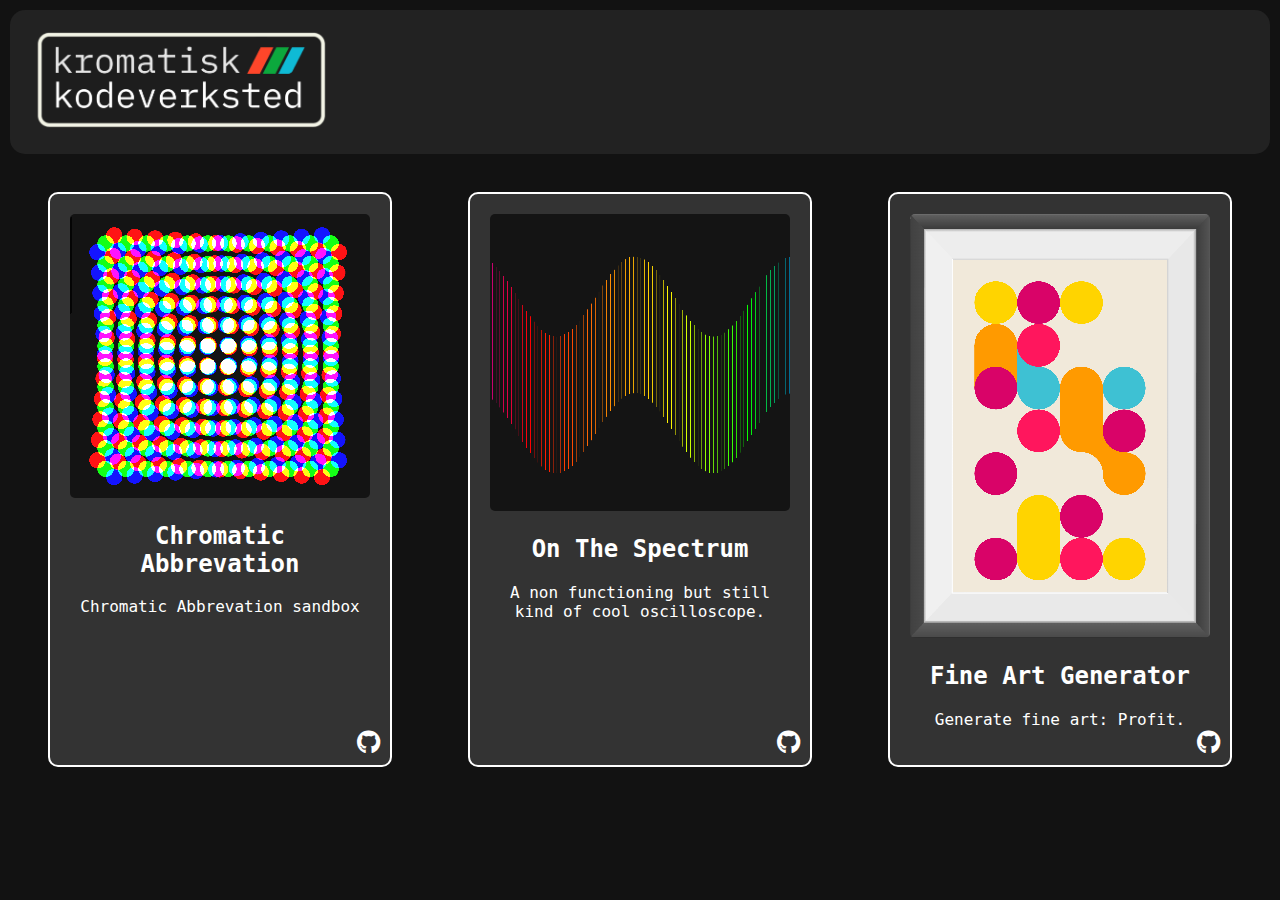
==== index.html @ b74fcd6f "initial commit" ====
<!DOCTYPE html>
<html lang="en">

<head>
    <meta charset="UTF-8">
    <meta name="viewport" content="width=device-width, initial-scale=1.0">
    <title>My p5 Sketches</title>
    <link rel="stylesheet" href="style.css"> <!-- Link to the CSS file -->
    <link rel="stylesheet" href="https://cdnjs.cloudflare.com/ajax/libs/font-awesome/5.15.3/css/all.min.css">
</head>

<body>
    <header>
        <img src="img/title.png" alt="Kromatisk Kodeverksted Logo" id="logo"> <!-- Logo image -->
    </header>

    <main id="sketch-container">
        <!-- Card 1: Chromatic Abbrevation -->
        <div class="card">
            <a href="genart/ChromaticAbbrevation/index.html" class="card-link">
                <img src="img/chromatic.png" alt="Chromatic Abbrevation">
                <h2>Chromatic Abbrevation</h2>
                <p>Chromatic Abbrevation sandbox</p>
            </a>
            <a href="https://github.com/0xJensMalm/Chromatic-Aberration" target="_blank" class="github-link">
                <i class="fab fa-github"></i>
            </a>
        </div>

        <!-- Card 2: On The Spectrum -->
        <div class="card">
            <a href="genart/OnTheSpectrum/index.html" class="card-link">
                <img src="img/spectrum.png" alt="On The Spectrum">
                <h2>On The Spectrum</h2>
                <p>A non functioning but still kind of cool oscilloscope.</p>
            </a>
            <a href="https://github.com/0xJensMalm/Chromatic-Aberration" target="_blank" class="github-link">
                <i class="fab fa-github"></i>
            </a>
        </div>

        <!-- Card 3: Fine Art Generator -->
        <div class="card">
            <a href="genart/FineArtFactory/index.html" class="card-link">
                <img src="img/FineArt.png" alt="Fine Art Generator">
                <h2>Fine Art Generator</h2>
                <p>Generate fine art: Profit.</p>
            </a>
            <a href="https://github.com/0xJensMalm/Chromatic-Aberration" target="_blank" class="github-link">
                <i class="fab fa-github"></i>
            </a>
        </div>
    </main>
</body>

</html>
---- style.css ----
/* Basic reset and 8-bit style font */
body, html {
    margin: 0;
    padding: 0;
    font-family: 'IBM Plex Mono', monospace; /* Using IBM Plex Mono */
    background-color: #121212; /* Dark background */
    color: #f5f5f5; /* Bright green text */
    font-size: 16px; /* Adjust base font size if necessary */
}

/* Include Google Font for 8-bit style */
@import url('https://fonts.googleapis.com/css2?family=IBM+Plex+Mono:wght@400;700&display=swap');

header {
    background-color: #222; /* Slightly lighter shade for the header */
    padding: 20px; /* Adjust padding to ensure space around the content */
    text-align: left; /* Align content to the left */
    border-radius: 15px; /* Rounded corners for the header border */
    margin: 10px; /* Add some margin around the header for space from the page edges */
}

#logo {
    height: 100px; /* Make the logo 2x larger */
    width: auto; /* Maintain aspect ratio */
    border-radius: 10px; /* Optional: if you want the logo itself also to have rounded corners */
}

.card {
    background-color: #333; /* Dark shade for card background */
    color: #fff; /* White text for readability */
    padding: 20px;
    display: flex;
    flex-direction: column;
    align-items: center;
    position: relative;
    margin: 8px auto; /* Center cards horizontally */
    border: 2px solid #fff; /* White border for the cards */
    border-radius: 10px; /* Rounded corners for the cards */
    max-width: 300px; /* Maximum width for the cards */
}


#sketch-container {
    display: flex;
    flex-wrap: wrap;
    justify-content: center; /* Center the cards horizontally */
    gap: 20px;
    padding: 20px;
}

.card img {
    width: 100%;
    height: auto;
    border-radius: 5px; /* Optional: Adds rounded corners to the images */
    image-rendering: pixelated; /* Gives images a more 8-bit look */
}

.card h2, .card p {
    word-wrap: break-word; /* Ensures text fits within the card */
    text-align: center;
}

.card a, .github-link {
    color: #ffffff; /* Bright green text for links */
    text-decoration: none; /* No underline for a cleaner look */
}

.github-link {
    position: absolute;
    bottom: 10px;
    right: 10px;
}

.github-link i {
    font-size: 24px; /* GitHub icon size */
}

/* Responsive adjustments */
@media (max-width: 600px) {
    #sketch-container {
        grid-template-columns: 1fr; /* Single column layout for smaller screens */
    }

    .card {
        width: 90%; /* Adjust card width for smaller screens */
        margin: 0 auto; /* Center the cards horizontally */
    }
}
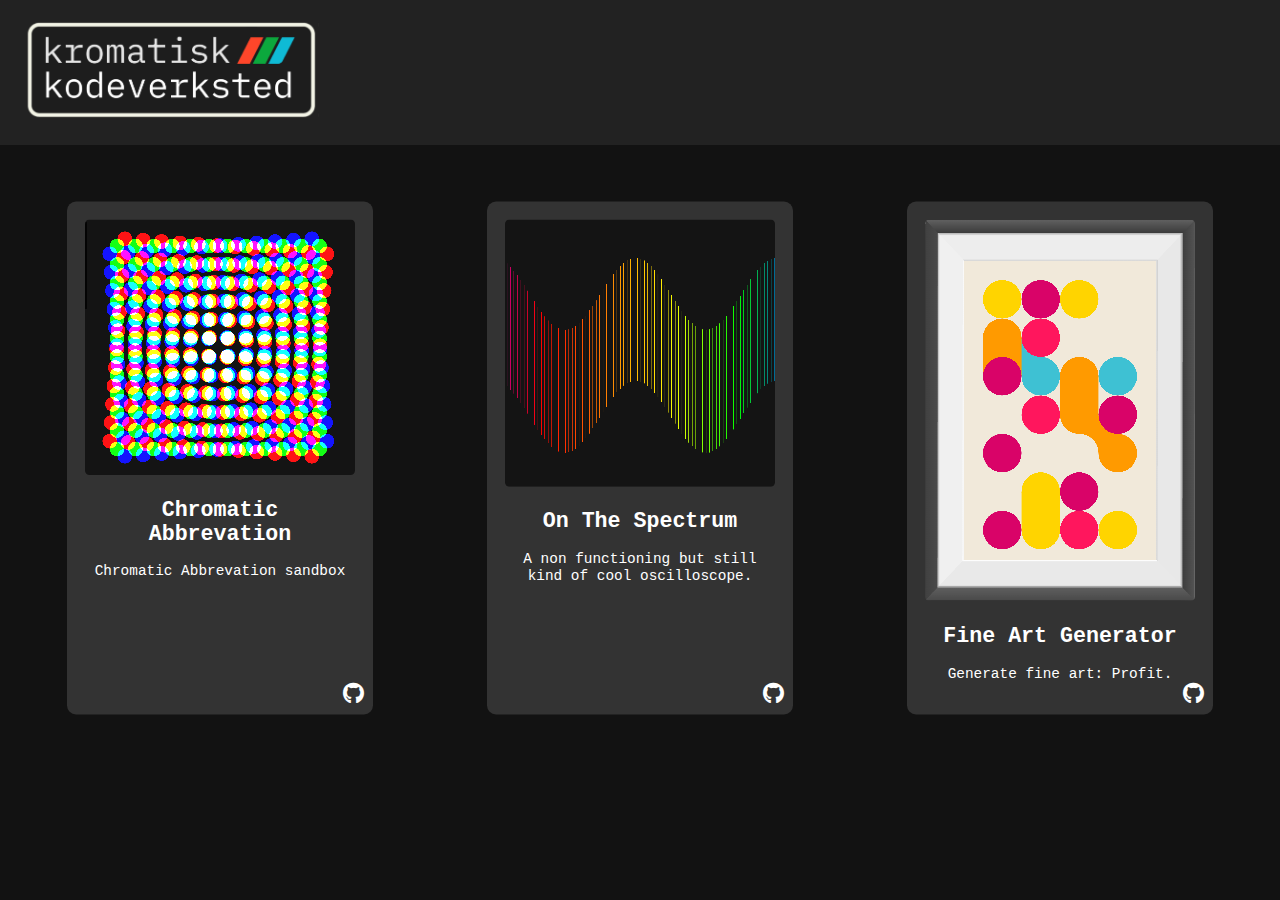
==== commit 6db9c90a: "working state" ====
--- a/index.html
+++ b/index.html
@@ -4,7 +4,7 @@
 <head>
     <meta charset="UTF-8">
     <meta name="viewport" content="width=device-width, initial-scale=1.0">
-    <title>My p5 Sketches</title>
+    <title>Kromatisk Kodeverksted</title>
     <link rel="stylesheet" href="style.css"> <!-- Link to the CSS file -->
     <link rel="stylesheet" href="https://cdnjs.cloudflare.com/ajax/libs/font-awesome/5.15.3/css/all.min.css">
 </head>
--- a/style.css
+++ b/style.css
@@ -2,48 +2,48 @@
 body, html {
     margin: 0;
     padding: 0;
-    font-family: 'IBM Plex Mono', monospace; /* Using IBM Plex Mono */
-    background-color: #121212; /* Dark background */
-    color: #f5f5f5; /* Bright green text */
-    font-size: 16px; /* Adjust base font size if necessary */
+    font-family: 'IBM Plex Mono', monospace;
+    background-color: #121212;
+    color: #f5f5f5;
+    font-size: 16px;
 }
 
-/* Include Google Font for 8-bit style */
 @import url('https://fonts.googleapis.com/css2?family=IBM+Plex+Mono:wght@400;700&display=swap');
 
 header {
-    background-color: #222; /* Slightly lighter shade for the header */
-    padding: 20px; /* Adjust padding to ensure space around the content */
-    text-align: left; /* Align content to the left */
-    border-radius: 15px; /* Rounded corners for the header border */
-    margin: 10px; /* Add some margin around the header for space from the page edges */
+    background-color: #222; 
+    padding: 20px;
+    text-align: left;
+    margin: 0 auto;
+    width: 100%; 
 }
 
+
 #logo {
-    height: 100px; /* Make the logo 2x larger */
-    width: auto; /* Maintain aspect ratio */
-    border-radius: 10px; /* Optional: if you want the logo itself also to have rounded corners */
+    height: auto;
+    max-width: 100%;
+    max-height: 100px;
 }
 
 .card {
-    background-color: #333; /* Dark shade for card background */
-    color: #fff; /* White text for readability */
+    background-color: #333;
+    color: #fff;
     padding: 20px;
     display: flex;
     flex-direction: column;
     align-items: center;
     position: relative;
-    margin: 8px auto; /* Center cards horizontally */
-    border: 2px solid #fff; /* White border for the cards */
-    border-radius: 10px; /* Rounded corners for the cards */
-    max-width: 300px; /* Maximum width for the cards */
+    margin: 8px auto;
+    border-radius: 10px;
+    max-width: 300px;
+    transform: scale(0.9); /* Scale down the cards to 70% */
+    transform-origin: center; /* Ensure the cards scale from their center */
 }
-
 
 #sketch-container {
     display: flex;
     flex-wrap: wrap;
-    justify-content: center; /* Center the cards horizontally */
+    justify-content: center;
     gap: 20px;
     padding: 20px;
 }
@@ -51,18 +51,18 @@
 .card img {
     width: 100%;
     height: auto;
-    border-radius: 5px; /* Optional: Adds rounded corners to the images */
-    image-rendering: pixelated; /* Gives images a more 8-bit look */
+    border-radius: 5px;
+    image-rendering: pixelated;
 }
 
 .card h2, .card p {
-    word-wrap: break-word; /* Ensures text fits within the card */
+    word-wrap: break-word;
     text-align: center;
 }
 
 .card a, .github-link {
-    color: #ffffff; /* Bright green text for links */
-    text-decoration: none; /* No underline for a cleaner look */
+    color: #ffffff;
+    text-decoration: none;
 }
 
 .github-link {
@@ -72,17 +72,20 @@
 }
 
 .github-link i {
-    font-size: 24px; /* GitHub icon size */
+    font-size: 24px;
 }
 
-/* Responsive adjustments */
 @media (max-width: 600px) {
+    #logo {
+        max-height: 50px; 
+    }
+
     #sketch-container {
-        grid-template-columns: 1fr; /* Single column layout for smaller screens */
+        grid-template-columns: 1fr;
     }
 
     .card {
-        width: 90%; /* Adjust card width for smaller screens */
-        margin: 0 auto; /* Center the cards horizontally */
+        width: 90%;
+        margin: 0 auto;
     }
 }
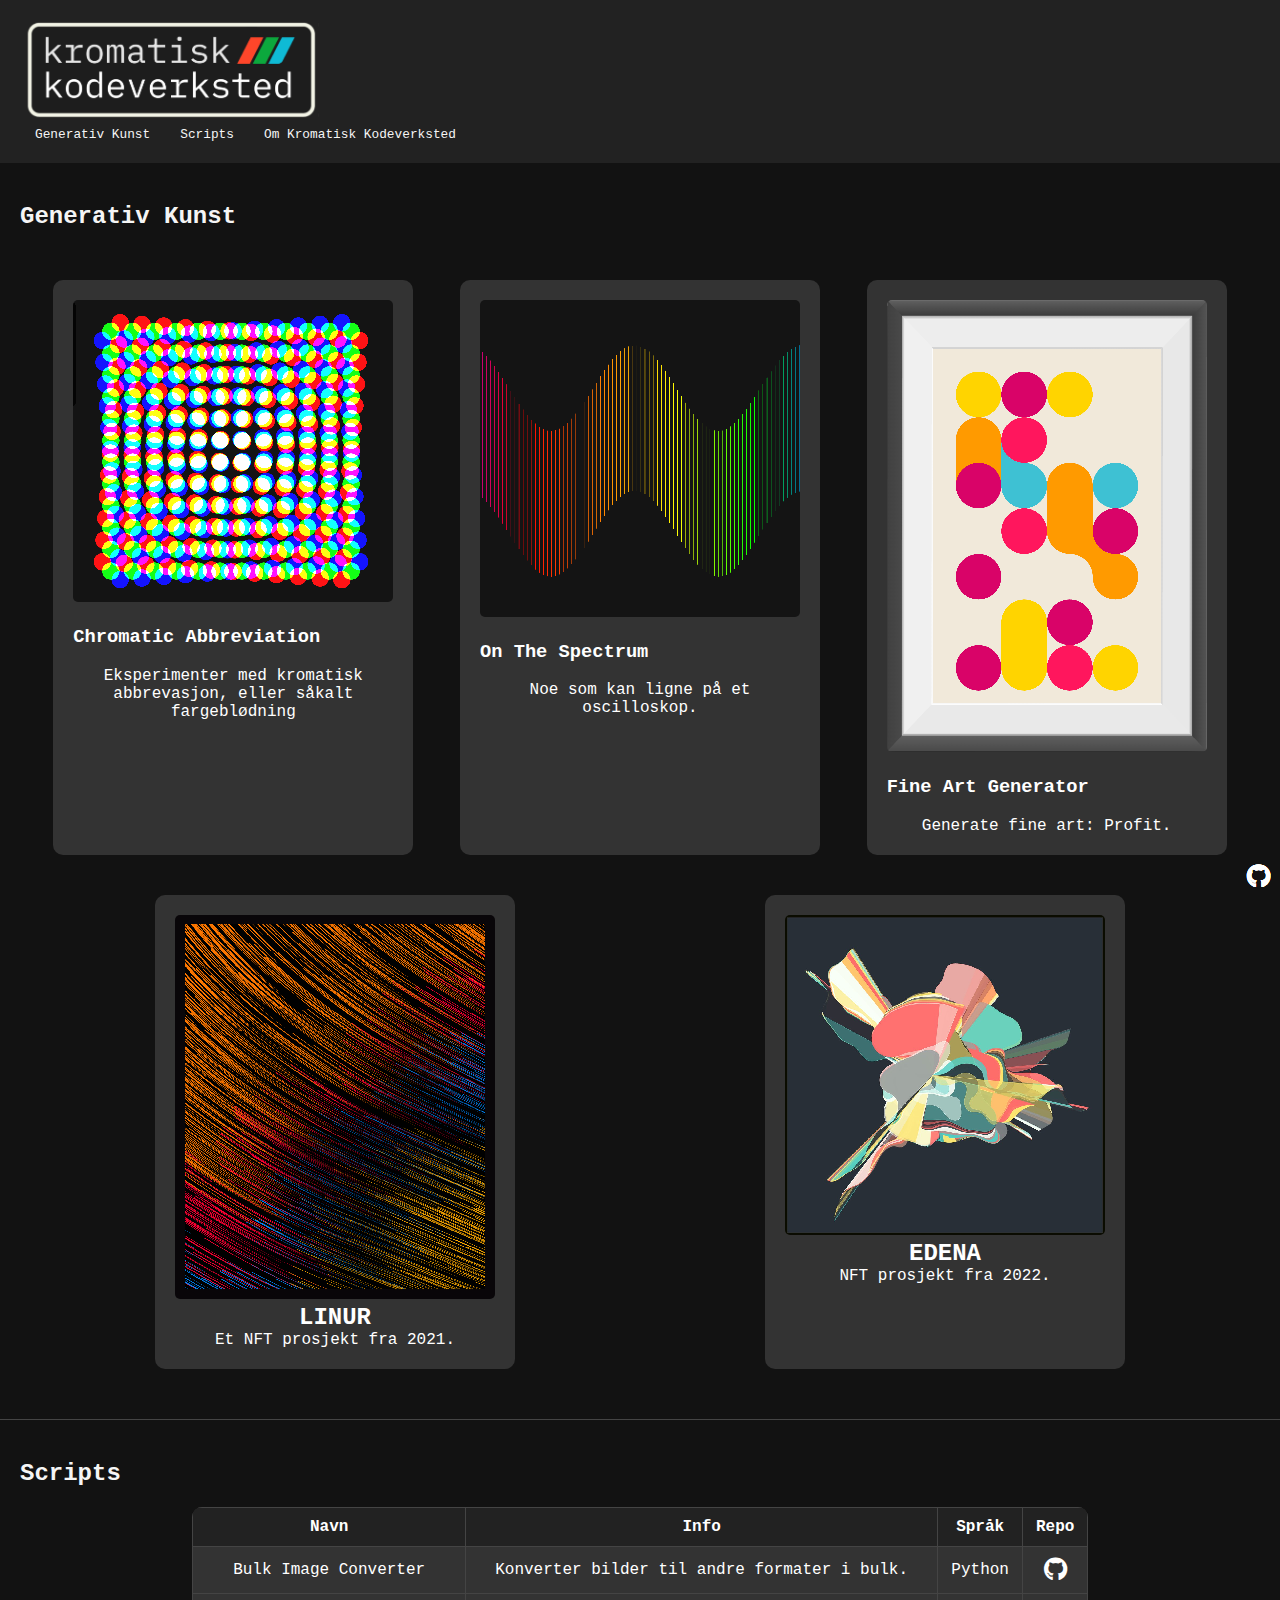
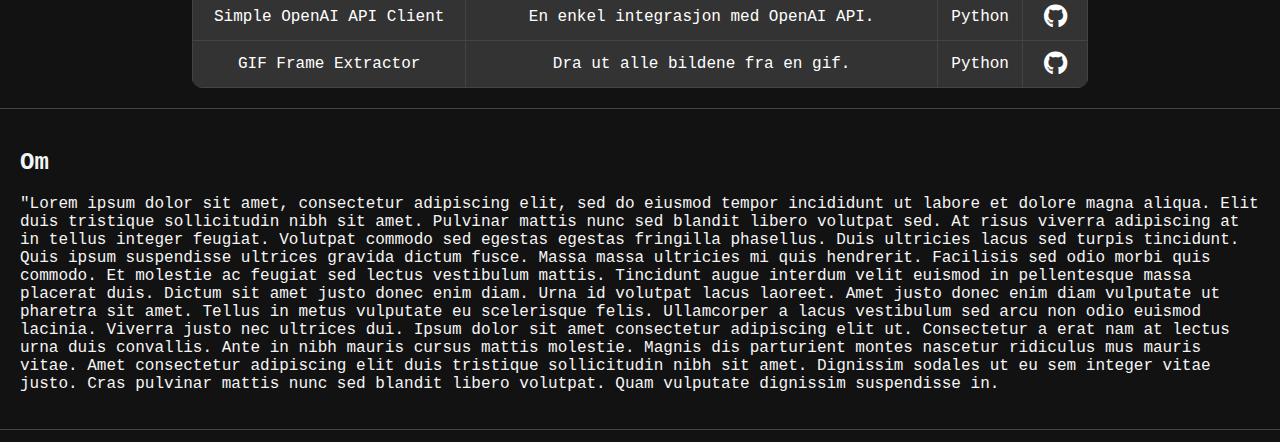
==== commit b29d06b8: "added the edena sketch" ====
--- a/index.html
+++ b/index.html
@@ -7,49 +7,157 @@
     <title>Kromatisk Kodeverksted</title>
     <link rel="stylesheet" href="style.css"> <!-- Link to the CSS file -->
     <link rel="stylesheet" href="https://cdnjs.cloudflare.com/ajax/libs/font-awesome/5.15.3/css/all.min.css">
+    <link rel="shortcut icon" href="/favicon.ico" type="image/x-icon">
+
+
 </head>
 
 <body>
     <header>
-        <img src="img/title.png" alt="Kromatisk Kodeverksted Logo" id="logo"> <!-- Logo image -->
+        <img src="img/title.png" alt="Kromatisk Kodeverksted Logo" id="logo">
+        <nav>
+            <ul>
+                <li><a href="#generative-art">Generativ Kunst</a></li>
+                <li><a href="#scripts">Scripts</a></li>
+                <li><a href="#about">Om Kromatisk Kodeverksted</a></li>
+            </ul>
+        </nav>
     </header>
 
-    <main id="sketch-container">
-        <!-- Card 1: Chromatic Abbrevation -->
-        <div class="card">
-            <a href="genart/ChromaticAbbrevation/index.html" class="card-link">
-                <img src="img/chromatic.png" alt="Chromatic Abbrevation">
-                <h2>Chromatic Abbrevation</h2>
-                <p>Chromatic Abbrevation sandbox</p>
-            </a>
-            <a href="https://github.com/0xJensMalm/Chromatic-Aberration" target="_blank" class="github-link">
-                <i class="fab fa-github"></i>
-            </a>
-        </div>
 
-        <!-- Card 2: On The Spectrum -->
-        <div class="card">
-            <a href="genart/OnTheSpectrum/index.html" class="card-link">
-                <img src="img/spectrum.png" alt="On The Spectrum">
-                <h2>On The Spectrum</h2>
-                <p>A non functioning but still kind of cool oscilloscope.</p>
-            </a>
-            <a href="https://github.com/0xJensMalm/Chromatic-Aberration" target="_blank" class="github-link">
-                <i class="fab fa-github"></i>
-            </a>
-        </div>
+    <main>
+        <!-- Generative Art Section -->
+        <section id="generative-art">
+            <h2>Generativ Kunst</h2>
+            <div id="sketch-container">
+                <!-- Card 1: Chromatic Abbreviation -->
+                <div class="card">
+                    <a href="genart/ChromaticAbbreviation/index.html" class="card-link">
+                        <img src="img/chromatic.png" alt="Chromatic Abbreviation">
+                        <h3>Chromatic Abbreviation</h3>
+                        <p>Eksperimenter med kromatisk abbrevasjon, eller såkalt fargeblødning </p>
+                    </a>
+                    <a href="https://github.com/0xJensMalm/Chromatic-Aberration" target="_blank" class="github-link">
+                        <i class="fab fa-github"></i>
+                    </a>
+                </div>
 
-        <!-- Card 3: Fine Art Generator -->
-        <div class="card">
-            <a href="genart/FineArtFactory/index.html" class="card-link">
-                <img src="img/FineArt.png" alt="Fine Art Generator">
-                <h2>Fine Art Generator</h2>
-                <p>Generate fine art: Profit.</p>
-            </a>
-            <a href="https://github.com/0xJensMalm/Chromatic-Aberration" target="_blank" class="github-link">
-                <i class="fab fa-github"></i>
-            </a>
-        </div>
+                <!-- Card 2: On The Spectrum -->
+                <div class="card">
+                    <a href="genart/OnTheSpectrum/index.html" class="card-link">
+                        <img src="img/spectrum.png" alt="On The Spectrum">
+                        <h3>On The Spectrum</h3>
+                        <p>Noe som kan ligne på et oscilloskop. </p>
+                    </a>
+                    <a href="https://github.com/0xJensMalm/Chromatic-Aberration" target="_blank" class="github-link">
+                        <i class="fab fa-github"></i>
+                    </a>
+                </div>
+
+                <!-- Card 3: Fine Art Generator -->
+                <div class="card">
+                    <a href="genart/FineArtFactory/index.html" class="card-link">
+                        <img src="img/FineArt.png" alt="Fine Art Generator">
+                        <h3>Fine Art Generator</h3>
+                        <p>Generate fine art: Profit.</p>
+                    </a>
+                    <a href="https://github.com/0xJensMalm/Chromatic-Aberration" target="_blank" class="github-link">
+                        <i class="fab fa-github"></i>
+                    </a>
+                </div>
+
+                <div class="card">
+                    <a href="path/to/LINUR-project" class="card-link"> <!-- Update the href to the actual path -->
+                        <img src="img/linur.png" alt="LINUR">
+                        <h2>LINUR</h2>
+                        <p>Et NFT prosjekt fra 2021. </p> <!-- Add a meaningful description -->
+                    </a>
+                    <a href="https://github.com/your-github/LINUR-repo" target="_blank" class="github-link">
+                        <!-- Update the GitHub link -->
+                        <i class="fab fa-github"></i>
+                    </a>
+                </div>
+
+                <div class="card">
+                    <a href="path/to/EDENA-project" class="card-link"> <!-- Update the href to the actual path -->
+                        <img src="img/edena.png" alt="EDENA">
+                        <h2>EDENA</h2>
+                        <p>NFT prosjekt fra 2022.</p> <!-- Add a meaningful description -->
+                    </a>
+                    <a href="https://github.com/your-github/EDENA-repo" target="_blank" class="github-link">
+                        <!-- Update the GitHub link -->
+                        <i class="fab fa-github"></i>
+                    </a>
+                </div>
+
+            </div>
+        </section>
+
+        <!-- Scripts Section -->
+        <section id="scripts">
+            <h2>Scripts</h2>
+            <div class="table-container">
+                <table>
+                    <thead>
+                        <tr>
+                            <th>Navn</th>
+                            <th>Info</th>
+                            <th>Språk</th>
+                            <th>Repo</th>
+                        </tr>
+                    </thead>
+                    <tbody>
+                        <tr>
+                            <td><a href="https://github.com/0xJensMalm/Bulk-Image-Converter" target="_blank">Bulk Image
+                                    Converter</a></td>
+                            <td>Konverter bilder til andre formater i bulk.</td>
+                            <td>Python</td>
+                            <td><a href="https://github.com/0xJensMalm/Bulk-Image-Converter" target="_blank"><i
+                                        class="fab fa-github"></i></a></td>
+                        </tr>
+                        <tr>
+                            <td><a href="https://github.com/0xJensMalm/Simple-OpenAI-API-Client" target="_blank">Simple
+                                    OpenAI API Client</a></td>
+                            <td>En enkel integrasjon med OpenAI API. </td>
+                            <td>Python</td>
+                            <td><a href="https://github.com/0xJensMalm/Simple-OpenAI-API-Client" target="_blank"><i
+                                        class="fab fa-github"></i></a></td>
+                        </tr>
+                        <tr>
+                            <td><a href="https://github.com/0xJensMalm/GIF-Frame-Extractor" target="_blank">GIF Frame
+                                    Extractor</a></td>
+                            <td>Dra ut alle bildene fra en gif.</td>
+                            <td>Python</td>
+                            <td><a href="https://github.com/0xJensMalm/GIF-Frame-Extractor" target="_blank"><i
+                                        class="fab fa-github"></i></a></td>
+                        </tr>
+                    </tbody>
+                </table>
+            </div>
+        </section>
+
+
+        <!-- About Section -->
+        <section id="about">
+            <h2>Om</h2>
+            <p>"Lorem ipsum dolor sit amet, consectetur adipiscing elit, sed do eiusmod tempor incididunt ut labore et
+                dolore magna aliqua. Elit duis tristique sollicitudin nibh sit amet. Pulvinar mattis nunc sed blandit
+                libero volutpat sed. At risus viverra adipiscing at in tellus integer feugiat. Volutpat commodo sed
+                egestas egestas fringilla phasellus. Duis ultricies lacus sed turpis tincidunt. Quis ipsum suspendisse
+                ultrices gravida dictum fusce. Massa massa ultricies mi quis hendrerit. Facilisis sed odio morbi quis
+                commodo. Et molestie ac feugiat sed lectus vestibulum mattis. Tincidunt augue interdum velit euismod in
+                pellentesque massa placerat duis. Dictum sit amet justo donec enim diam.
+
+                Urna id volutpat lacus laoreet. Amet justo donec enim diam vulputate ut pharetra sit amet. Tellus in
+                metus vulputate eu scelerisque felis. Ullamcorper a lacus vestibulum sed arcu non odio euismod lacinia.
+                Viverra justo nec ultrices dui. Ipsum dolor sit amet consectetur adipiscing elit ut. Consectetur a erat
+                nam at lectus urna duis convallis. Ante in nibh mauris cursus mattis molestie. Magnis dis parturient
+                montes nascetur ridiculus mus mauris vitae. Amet consectetur adipiscing elit duis tristique sollicitudin
+                nibh sit amet. Dignissim sodales ut eu sem integer vitae justo. Cras pulvinar mattis nunc sed blandit
+                libero volutpat. Quam vulputate dignissim suspendisse in.</p>
+            <p>
+        </section>
+
     </main>
 </body>
 
--- a/style.css
+++ b/style.css
@@ -25,6 +25,16 @@
     max-height: 100px;
 }
 
+#sketch-container {
+    display: flex;
+    flex-wrap: wrap;
+    justify-content: space-around;
+    gap: 20px;
+    padding: 20px;
+    max-width: 1200px; /* Adjust as needed */
+    margin: 0 auto;
+}
+
 .card {
     background-color: #333;
     color: #fff;
@@ -32,20 +42,15 @@
     display: flex;
     flex-direction: column;
     align-items: center;
-    position: relative;
-    margin: 8px auto;
+    margin: 10px; /* Adjust margin as needed */
     border-radius: 10px;
-    max-width: 300px;
-    transform: scale(0.9); /* Scale down the cards to 70% */
-    transform-origin: center; /* Ensure the cards scale from their center */
+    width: calc(33.333% - 40px); /* Adjust based on actual margin/padding */
+    box-sizing: border-box;
+    transition: transform 0.2s;
 }
 
-#sketch-container {
-    display: flex;
-    flex-wrap: wrap;
-    justify-content: center;
-    gap: 20px;
-    padding: 20px;
+.card:hover {
+    transform: scale(1.05); /* Optional hover effect */
 }
 
 .card img {
@@ -56,8 +61,9 @@
 }
 
 .card h2, .card p {
-    word-wrap: break-word;
-    text-align: center;
+    text-align: center; /* Center-aligns the text */
+    margin: 0; /* Removes any default margins that might affect alignment */
+    padding: 0 10px; /* Adds some padding on the sides for better readability */
 }
 
 .card a, .github-link {
@@ -75,6 +81,80 @@
     font-size: 24px;
 }
 
+nav ul {
+    list-style-type: none;
+    display: flex; /* This makes sure the list items are in a flex context */
+    padding: 0;
+    margin: 0;
+    align-items: center; /* This will vertically center the links */
+    flex-wrap: nowrap; /* Prevent the list items from wrapping */
+}
+
+nav ul li {
+    margin: 0 10px; /* Adds some space between the links */
+}
+
+nav a {
+    color: #f5f5f5;
+    text-decoration: none;
+    font-size: 0.8rem; /* Adjust the font size for mobile */
+    padding: 5px;
+}
+
+nav a:hover {
+    text-decoration: underline; /* Add underline on hover for better UX */
+}
+
+section {
+    padding: 20px 0; /* Add some padding to each section */
+    border-bottom: 1px solid #444; /* Add a subtle separator */
+}
+section h2 {
+    padding: 0 20px; /* Add padding to the left and right */
+}
+section p {
+    padding: 0 20px; /* Add padding to the left and right of the section description texts */
+}
+
+.table-container {
+    overflow-x: auto; /* Ensures table is scrollable on small screens */
+    text-align: center; /* Center-aligns the table container */
+    
+}
+
+table {
+    margin: 0 auto; /* Centers the table horizontally */
+    border-collapse: collapse; /* Collapses the border to avoid double borders */
+    background-color: #333; /* Matches the card background color */
+    color: #fff; /* Text color to match the theme */
+    border-radius: 10px; /* Optional: Adds rounded corners to the table */
+    overflow: hidden; /* Ensures the rounded corners clip the content */
+    width: 70%; /* Ensures the table takes up the appropriate width */
+    min-width: 600px; /* Minimum width of the table to maintain its structure */
+}
+
+table th, table td {
+    padding: 10px; /* Adds padding inside table cells */
+    border: 1px solid #444; /* Subtle border for cells */
+}
+
+table th {
+    background-color: #222; /* Slightly darker background for header cells */
+}
+table a {
+    color: inherit; /* Inherits the color from the parent element, ensuring consistency */
+    text-decoration: none;
+}
+
+table a:hover {
+    text-decoration: underline;
+}
+
+.fa-github { /* Assuming you're using Font Awesome for the GitHub icon */
+    font-size: 24px; /* Adjust size as needed */
+}
+
+
 @media (max-width: 600px) {
     #logo {
         max-height: 50px; 
@@ -88,4 +168,20 @@
         width: 90%;
         margin: 0 auto;
     }
+    nav ul {
+        flex-direction: column; /* Stack the navigation items vertically on smaller screens */
+        align-items: center; /* Center-align the stacked items */
+    }
+
+    nav a {
+        font-size: 0.7rem; /* You might need to reduce the font size further */
+        padding: 5px 3px; /* Adjust padding to make more room */
+    }
+    .table-container {
+        margin: 0; /* Resets the margin on very small screens */
+    }
+    
 }
+html {
+    scroll-behavior: smooth; /* Enable smooth scrolling for anchor links */
+}
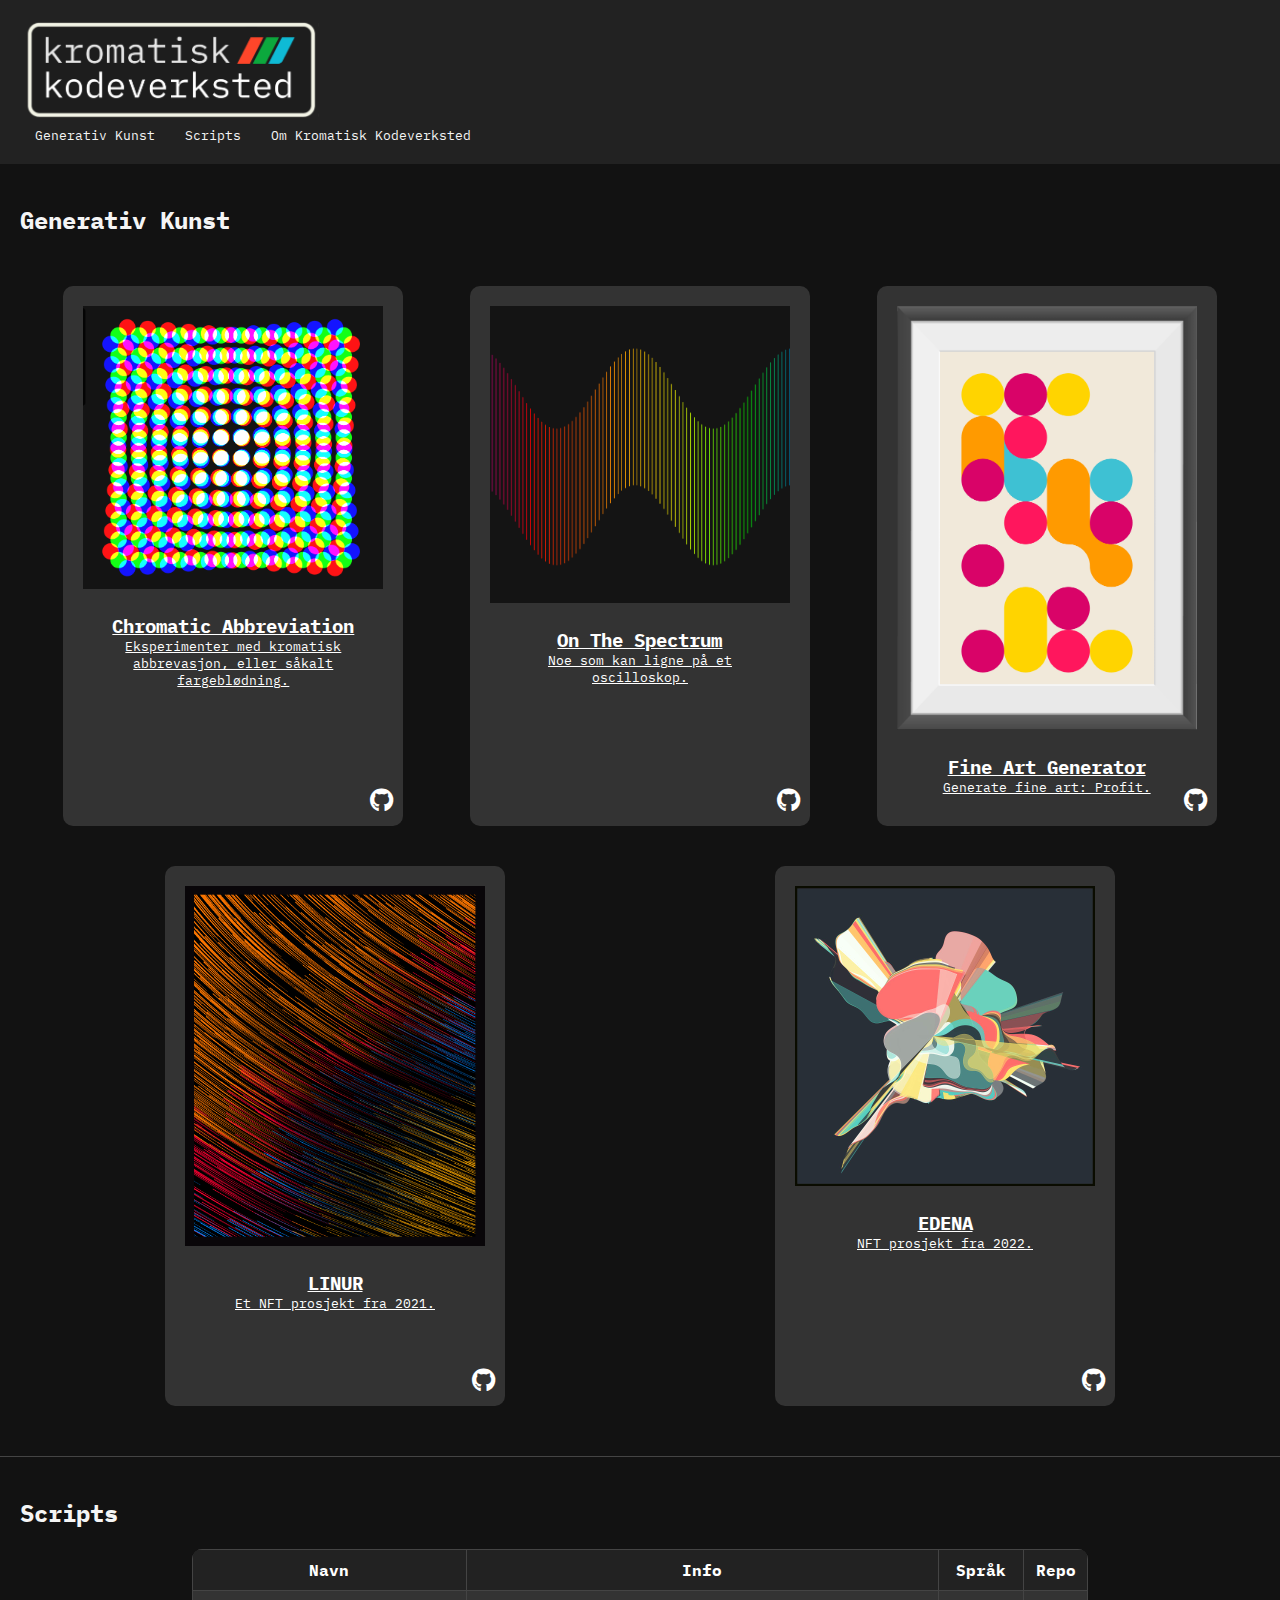
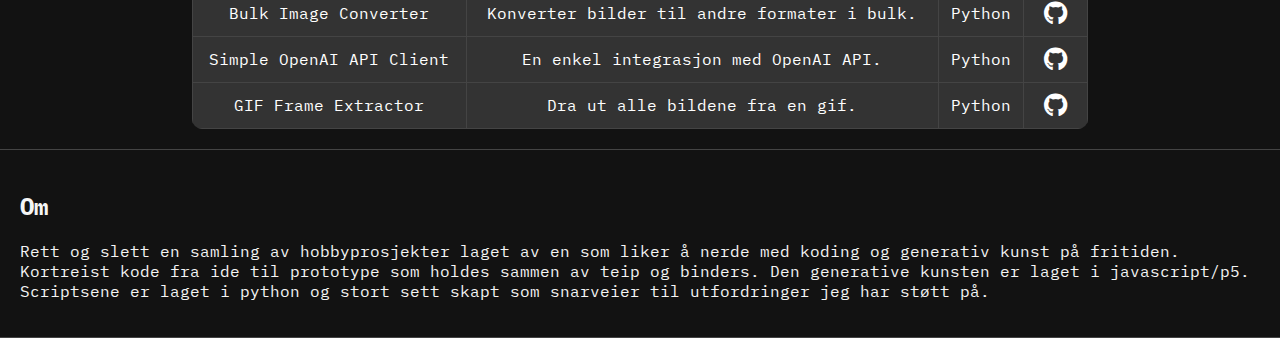
==== commit 3fa83b76: "quickfix" ====
--- a/index.html
+++ b/index.html
@@ -5,11 +5,9 @@
     <meta charset="UTF-8">
     <meta name="viewport" content="width=device-width, initial-scale=1.0">
     <title>Kromatisk Kodeverksted</title>
-    <link rel="stylesheet" href="style.css"> <!-- Link to the CSS file -->
+    <link rel="stylesheet" href="style.css">
     <link rel="stylesheet" href="https://cdnjs.cloudflare.com/ajax/libs/font-awesome/5.15.3/css/all.min.css">
     <link rel="shortcut icon" href="/favicon.ico" type="image/x-icon">
-
-
 </head>
 
 <body>
@@ -24,7 +22,6 @@
         </nav>
     </header>
 
-
     <main>
         <!-- Generative Art Section -->
         <section id="generative-art">
@@ -32,10 +29,12 @@
             <div id="sketch-container">
                 <!-- Card 1: Chromatic Abbreviation -->
                 <div class="card">
-                    <a href="genart/ChromaticAbbreviation/index.html" class="card-link">
+                    <a href="xxx" class="card-link">
                         <img src="img/chromatic.png" alt="Chromatic Abbreviation">
-                        <h3>Chromatic Abbreviation</h3>
-                        <p>Eksperimenter med kromatisk abbrevasjon, eller såkalt fargeblødning </p>
+                        <div class="card-text">
+                            <h3>Chromatic Abbreviation</h3>
+                            <p>Eksperimenter med kromatisk abbrevasjon, eller såkalt fargeblødning.</p>
+                        </div>
                     </a>
                     <a href="https://github.com/0xJensMalm/Chromatic-Aberration" target="_blank" class="github-link">
                         <i class="fab fa-github"></i>
@@ -46,10 +45,12 @@
                 <div class="card">
                     <a href="genart/OnTheSpectrum/index.html" class="card-link">
                         <img src="img/spectrum.png" alt="On The Spectrum">
-                        <h3>On The Spectrum</h3>
-                        <p>Noe som kan ligne på et oscilloskop. </p>
+                        <div class="card-text">
+                            <h3>On The Spectrum</h3>
+                            <p>Noe som kan ligne på et oscilloskop.</p>
+                        </div>
                     </a>
-                    <a href="https://github.com/0xJensMalm/Chromatic-Aberration" target="_blank" class="github-link">
+                    <a href="https://github.com/0xJensMalm/On-The-Spectrum" target="_blank" class="github-link">
                         <i class="fab fa-github"></i>
                     </a>
                 </div>
@@ -58,38 +59,41 @@
                 <div class="card">
                     <a href="genart/FineArtFactory/index.html" class="card-link">
                         <img src="img/FineArt.png" alt="Fine Art Generator">
-                        <h3>Fine Art Generator</h3>
-                        <p>Generate fine art: Profit.</p>
+                        <div class="card-text">
+                            <h3>Fine Art Generator</h3>
+                            <p>Generate fine art: Profit.</p>
+                        </div>
                     </a>
-                    <a href="https://github.com/0xJensMalm/Chromatic-Aberration" target="_blank" class="github-link">
+                    <a href="https://github.com/0xJensMalm/Fine-Art-Factory" target="_blank" class="github-link">
                         <i class="fab fa-github"></i>
                     </a>
                 </div>
 
                 <div class="card">
-                    <a href="path/to/LINUR-project" class="card-link"> <!-- Update the href to the actual path -->
+                    <a href="path/to/LINUR-project" class="card-link">
                         <img src="img/linur.png" alt="LINUR">
-                        <h2>LINUR</h2>
-                        <p>Et NFT prosjekt fra 2021. </p> <!-- Add a meaningful description -->
+                        <div class="card-text">
+                            <h3>LINUR</h3>
+                            <p>Et NFT prosjekt fra 2021.</p>
+                        </div>
                     </a>
                     <a href="https://github.com/your-github/LINUR-repo" target="_blank" class="github-link">
-                        <!-- Update the GitHub link -->
                         <i class="fab fa-github"></i>
                     </a>
                 </div>
 
                 <div class="card">
-                    <a href="path/to/EDENA-project" class="card-link"> <!-- Update the href to the actual path -->
+                    <a href="path/to/EDENA-project" class="card-link">
                         <img src="img/edena.png" alt="EDENA">
-                        <h2>EDENA</h2>
-                        <p>NFT prosjekt fra 2022.</p> <!-- Add a meaningful description -->
+                        <div class="card-text">
+                            <h3>EDENA</h3>
+                            <p>NFT prosjekt fra 2022.</p>
+                        </div>
                     </a>
                     <a href="https://github.com/your-github/EDENA-repo" target="_blank" class="github-link">
-                        <!-- Update the GitHub link -->
                         <i class="fab fa-github"></i>
                     </a>
                 </div>
-
             </div>
         </section>
 
@@ -118,7 +122,7 @@
                         <tr>
                             <td><a href="https://github.com/0xJensMalm/Simple-OpenAI-API-Client" target="_blank">Simple
                                     OpenAI API Client</a></td>
-                            <td>En enkel integrasjon med OpenAI API. </td>
+                            <td>En enkel integrasjon med OpenAI API.</td>
                             <td>Python</td>
                             <td><a href="https://github.com/0xJensMalm/Simple-OpenAI-API-Client" target="_blank"><i
                                         class="fab fa-github"></i></a></td>
@@ -136,28 +140,14 @@
             </div>
         </section>
 
-
         <!-- About Section -->
         <section id="about">
             <h2>Om</h2>
-            <p>"Lorem ipsum dolor sit amet, consectetur adipiscing elit, sed do eiusmod tempor incididunt ut labore et
-                dolore magna aliqua. Elit duis tristique sollicitudin nibh sit amet. Pulvinar mattis nunc sed blandit
-                libero volutpat sed. At risus viverra adipiscing at in tellus integer feugiat. Volutpat commodo sed
-                egestas egestas fringilla phasellus. Duis ultricies lacus sed turpis tincidunt. Quis ipsum suspendisse
-                ultrices gravida dictum fusce. Massa massa ultricies mi quis hendrerit. Facilisis sed odio morbi quis
-                commodo. Et molestie ac feugiat sed lectus vestibulum mattis. Tincidunt augue interdum velit euismod in
-                pellentesque massa placerat duis. Dictum sit amet justo donec enim diam.
-
-                Urna id volutpat lacus laoreet. Amet justo donec enim diam vulputate ut pharetra sit amet. Tellus in
-                metus vulputate eu scelerisque felis. Ullamcorper a lacus vestibulum sed arcu non odio euismod lacinia.
-                Viverra justo nec ultrices dui. Ipsum dolor sit amet consectetur adipiscing elit ut. Consectetur a erat
-                nam at lectus urna duis convallis. Ante in nibh mauris cursus mattis molestie. Magnis dis parturient
-                montes nascetur ridiculus mus mauris vitae. Amet consectetur adipiscing elit duis tristique sollicitudin
-                nibh sit amet. Dignissim sodales ut eu sem integer vitae justo. Cras pulvinar mattis nunc sed blandit
-                libero volutpat. Quam vulputate dignissim suspendisse in.</p>
-            <p>
+            <p>Rett og slett en samling av hobbyprosjekter laget av en som liker å nerde med koding og generativ kunst
+                på fritiden. Kortreist kode fra ide til prototype som holdes sammen av teip og binders. Den generative
+                kunsten er laget i javascript/p5. Scriptsene er laget i python og stort sett skapt som snarveier til
+                utfordringer jeg har støtt på.</p>
         </section>
-
     </main>
 </body>
 
--- a/style.css
+++ b/style.css
@@ -1,23 +1,22 @@
-/* Basic reset and 8-bit style font */
-body, html {
+@import url('https://fonts.googleapis.com/css2?family=IBM+Plex+Mono:wght@400;700&display=swap');
+
+body,
+html {
     margin: 0;
     padding: 0;
     font-family: 'IBM Plex Mono', monospace;
     background-color: #121212;
     color: #f5f5f5;
     font-size: 16px;
+    scroll-behavior: smooth;
 }
 
-@import url('https://fonts.googleapis.com/css2?family=IBM+Plex+Mono:wght@400;700&display=swap');
-
 header {
-    background-color: #222; 
+    background-color: #222;
     padding: 20px;
     text-align: left;
-    margin: 0 auto;
-    width: 100%; 
+    width: 100%;
 }
-
 
 #logo {
     height: auto;
@@ -31,7 +30,7 @@
     justify-content: space-around;
     gap: 20px;
     padding: 20px;
-    max-width: 1200px; /* Adjust as needed */
+    max-width: 1200px;
     margin: 0 auto;
 }
 
@@ -41,108 +40,120 @@
     padding: 20px;
     display: flex;
     flex-direction: column;
+    justify-content: space-between;
     align-items: center;
-    margin: 10px; /* Adjust margin as needed */
+    margin: 10px;
     border-radius: 10px;
-    width: calc(33.333% - 40px); /* Adjust based on actual margin/padding */
-    box-sizing: border-box;
+    height: 500px;
+    /* Increased height for a playing card look */
+    width: 300px;
+    /* Adjusted width to maintain card-like aspect ratio */
     transition: transform 0.2s;
+    position: relative;
 }
 
 .card:hover {
-    transform: scale(1.05); /* Optional hover effect */
+    transform: scale(1.05);
 }
 
 .card img {
     width: 100%;
-    height: auto;
-    border-radius: 5px;
-    image-rendering: pixelated;
+    flex-grow: 1;
+    object-fit: cover;
+    margin-bottom: 20px;
 }
 
-.card h2, .card p {
-    text-align: center; /* Center-aligns the text */
-    margin: 0; /* Removes any default margins that might affect alignment */
-    padding: 0 10px; /* Adds some padding on the sides for better readability */
+.card h3,
+.card p {
+    text-align: center;
+    margin: 0;
+    padding: 0 10px;
 }
 
-.card a, .github-link {
+.card h3 {
+    font-size: 1.2rem;
+}
+
+.card p {
+    font-size: 0.8rem;
+    text-decoration: none;
+}
+
+.card a,
+.github-link,
+.card-text {
     color: #ffffff;
-    text-decoration: none;
 }
 
 .github-link {
     position: absolute;
     bottom: 10px;
     right: 10px;
-}
-
-.github-link i {
     font-size: 24px;
 }
 
 nav ul {
     list-style-type: none;
-    display: flex; /* This makes sure the list items are in a flex context */
+    display: flex;
     padding: 0;
     margin: 0;
-    align-items: center; /* This will vertically center the links */
-    flex-wrap: nowrap; /* Prevent the list items from wrapping */
+    align-items: center;
+    flex-wrap: nowrap;
 }
 
 nav ul li {
-    margin: 0 10px; /* Adds some space between the links */
+    margin: 0 10px;
 }
 
 nav a {
     color: #f5f5f5;
     text-decoration: none;
-    font-size: 0.8rem; /* Adjust the font size for mobile */
+    font-size: 0.8rem;
     padding: 5px;
 }
 
 nav a:hover {
-    text-decoration: underline; /* Add underline on hover for better UX */
+    text-decoration: underline;
 }
 
 section {
-    padding: 20px 0; /* Add some padding to each section */
-    border-bottom: 1px solid #444; /* Add a subtle separator */
+    padding: 20px 0;
+    border-bottom: 1px solid #444;
 }
-section h2 {
-    padding: 0 20px; /* Add padding to the left and right */
-}
+
+section h2,
 section p {
-    padding: 0 20px; /* Add padding to the left and right of the section description texts */
+    padding: 0 20px;
 }
 
 .table-container {
-    overflow-x: auto; /* Ensures table is scrollable on small screens */
-    text-align: center; /* Center-aligns the table container */
-    
+    overflow-x: auto;
+    text-align: center;
 }
 
 table {
-    margin: 0 auto; /* Centers the table horizontally */
-    border-collapse: collapse; /* Collapses the border to avoid double borders */
-    background-color: #333; /* Matches the card background color */
-    color: #fff; /* Text color to match the theme */
-    border-radius: 10px; /* Optional: Adds rounded corners to the table */
-    overflow: hidden; /* Ensures the rounded corners clip the content */
-    width: 70%; /* Ensures the table takes up the appropriate width */
-    min-width: 600px; /* Minimum width of the table to maintain its structure */
+    margin: 0 auto;
+    border-collapse: collapse;
+    background-color: #333;
+    color: #fff;
+    border-radius: 10px;
+    overflow: hidden;
+    width: 70%;
+    min-width: 600px;
 }
 
-table th, table td {
-    padding: 10px; /* Adds padding inside table cells */
-    border: 1px solid #444; /* Subtle border for cells */
+table th,
+table td {
+    padding: 10px;
+    border: 1px solid #444;
 }
 
 table th {
-    background-color: #222; /* Slightly darker background for header cells */
+    background-color: #222;
 }
+
 table a {
-    color: inherit; /* Inherits the color from the parent element, ensuring consistency */
+    color: inherit;
     text-decoration: none;
 }
 
@@ -150,38 +161,32 @@
     text-decoration: underline;
 }
 
-.fa-github { /* Assuming you're using Font Awesome for the GitHub icon */
-    font-size: 24px; /* Adjust size as needed */
+.fa-github {
+    font-size: 24px;
 }
-
 
 @media (max-width: 600px) {
     #logo {
-        max-height: 50px; 
+        max-height: 50px;
     }
 
-    #sketch-container {
-        grid-template-columns: 1fr;
-    }
-
+    #sketch-container,
     .card {
         width: 90%;
         margin: 0 auto;
     }
+
     nav ul {
-        flex-direction: column; /* Stack the navigation items vertically on smaller screens */
-        align-items: center; /* Center-align the stacked items */
+        flex-direction: column;
+        align-items: center;
     }
 
     nav a {
-        font-size: 0.7rem; /* You might need to reduce the font size further */
-        padding: 5px 3px; /* Adjust padding to make more room */
+        font-size: 0.7rem;
+        padding: 5px 3px;
     }
+
     .table-container {
-        margin: 0; /* Resets the margin on very small screens */
+        margin: 0;
     }
-    
-}
-html {
-    scroll-behavior: smooth; /* Enable smooth scrolling for anchor links */
-}
+}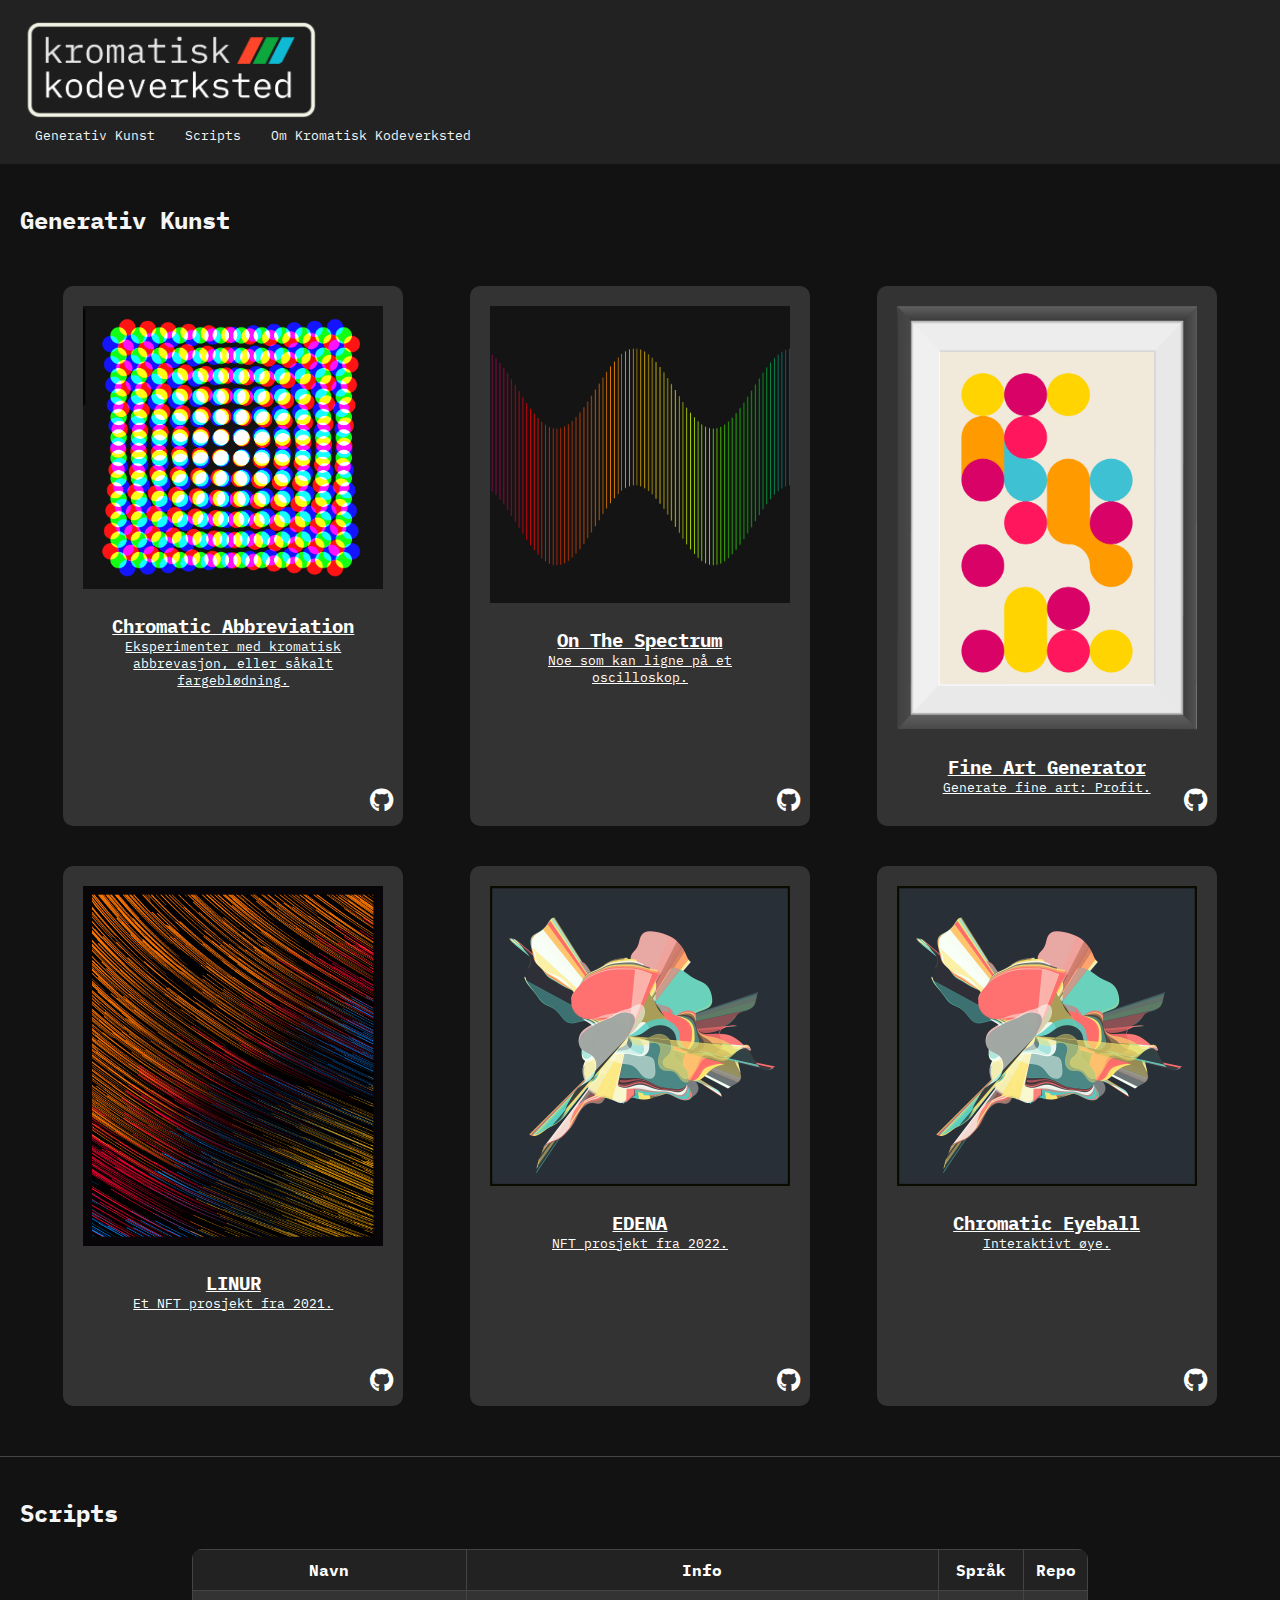
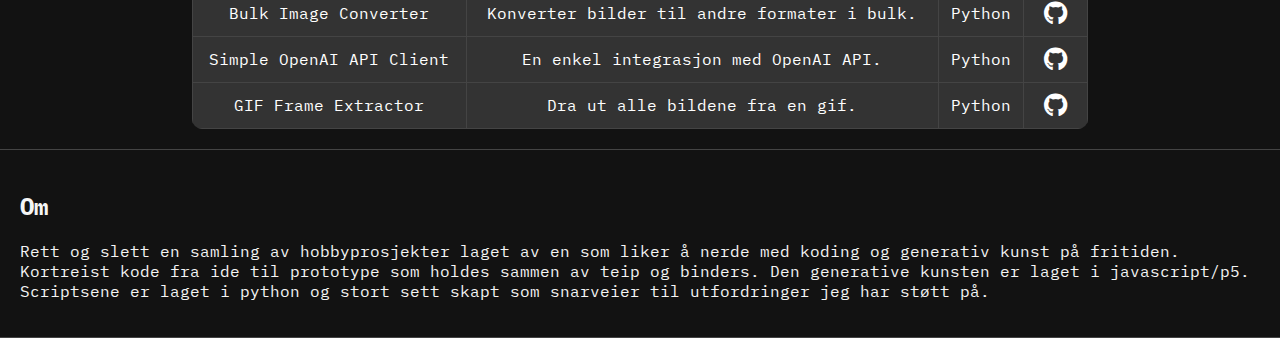
==== commit 00e7eb94: "added chromatic eyeball" ====
--- a/index.html
+++ b/index.html
@@ -68,7 +68,7 @@
                         <i class="fab fa-github"></i>
                     </a>
                 </div>
-
+                <!-- Card 4: LINUR -->
                 <div class="card">
                     <a href="path/to/LINUR-project" class="card-link">
                         <img src="img/linur.png" alt="LINUR">
@@ -81,7 +81,7 @@
                         <i class="fab fa-github"></i>
                     </a>
                 </div>
-
+                <!-- Card 5: EDENA -->
                 <div class="card">
                     <a href="path/to/EDENA-project" class="card-link">
                         <img src="img/edena.png" alt="EDENA">
@@ -94,6 +94,23 @@
                         <i class="fab fa-github"></i>
                     </a>
                 </div>
+
+                <!-- Card 6: Chromatic Eyeball -->
+
+                <div class="card">
+                    <a href="https://zora.co/collect/zora:0xa18cd5a533939c7c29d4c768eadb343c7135b262/premint-1"
+                        class="card-link">
+                        <img src="img/edena.png" alt="EDENA">
+                        <div class="card-text">
+                            <h3>Chromatic Eyeball</h3>
+                            <p>Interaktivt øye. </p>
+                        </div>
+                    </a>
+                    <a href="https://github.com/0xJensMalm/Chromatic-Eyeball" target="_blank" class="github-link">
+                        <i class="fab fa-github"></i>
+                    </a>
+                </div>
+
             </div>
         </section>
 
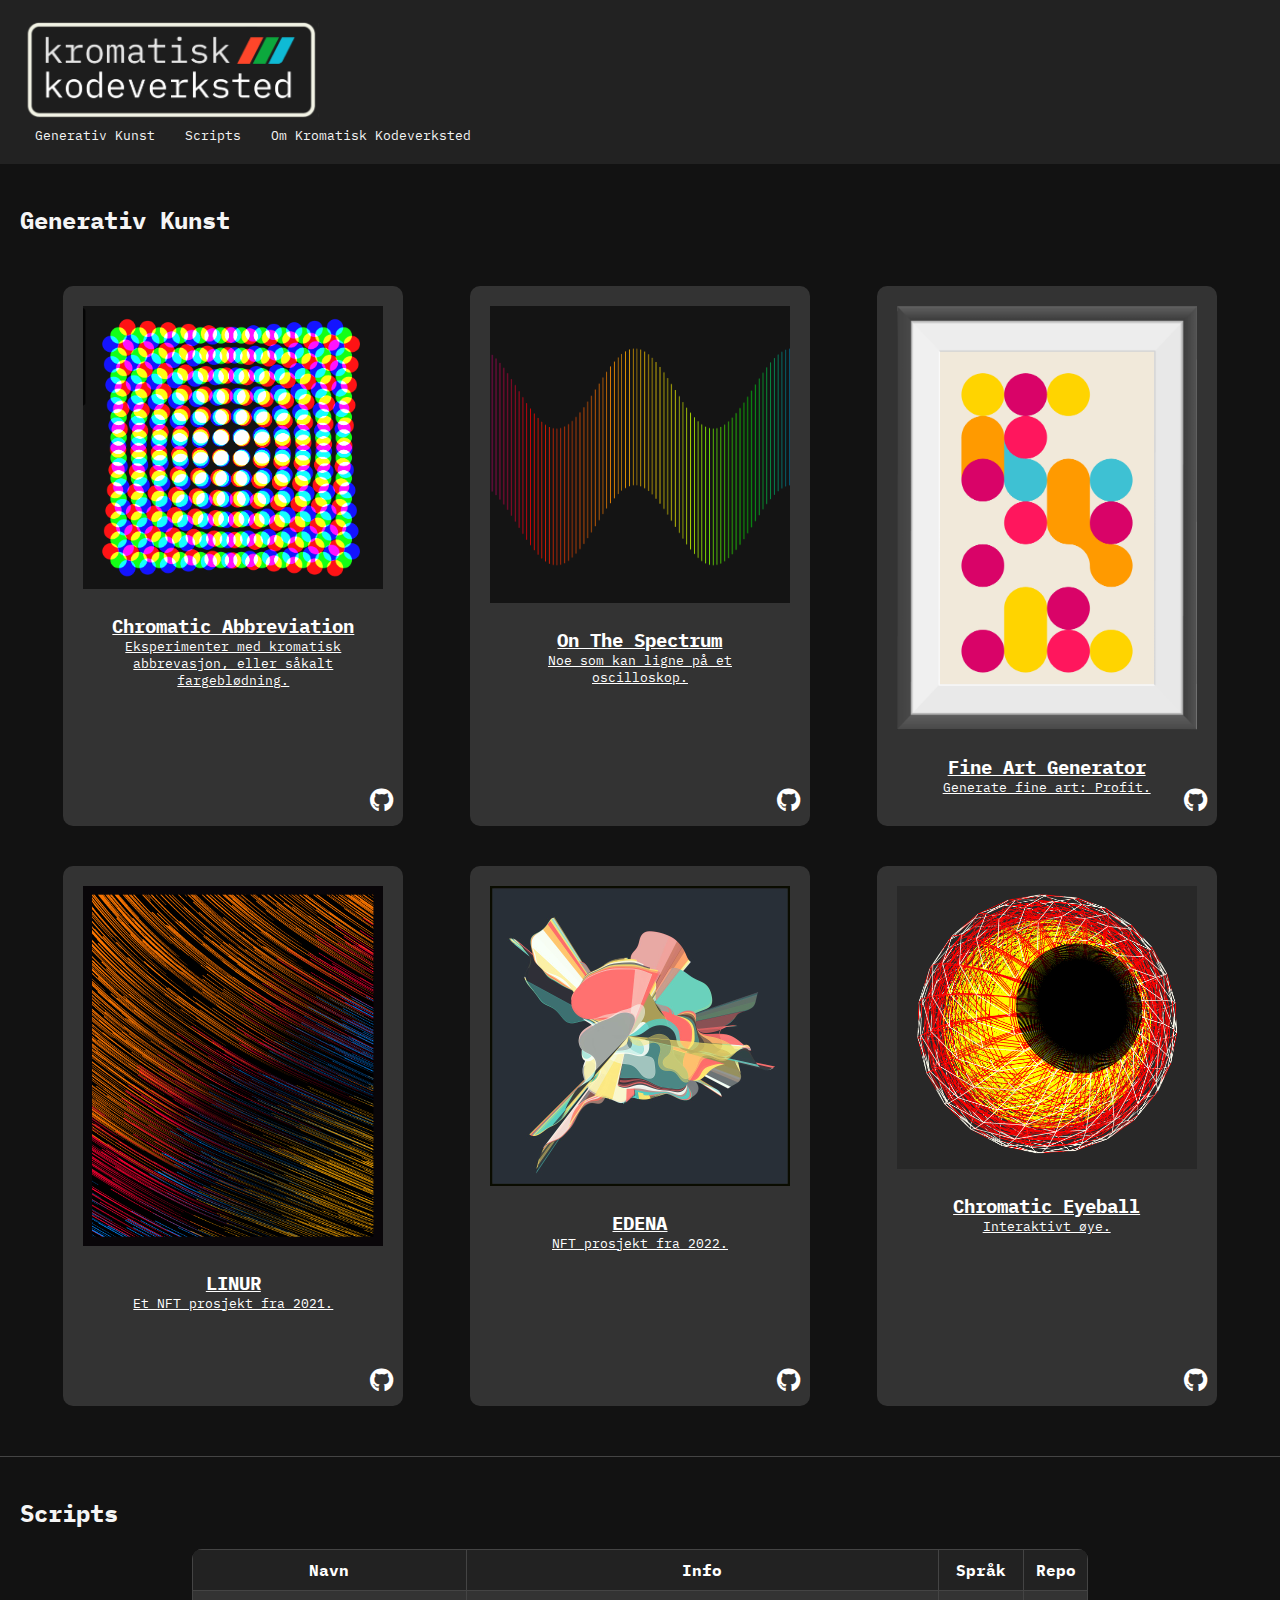
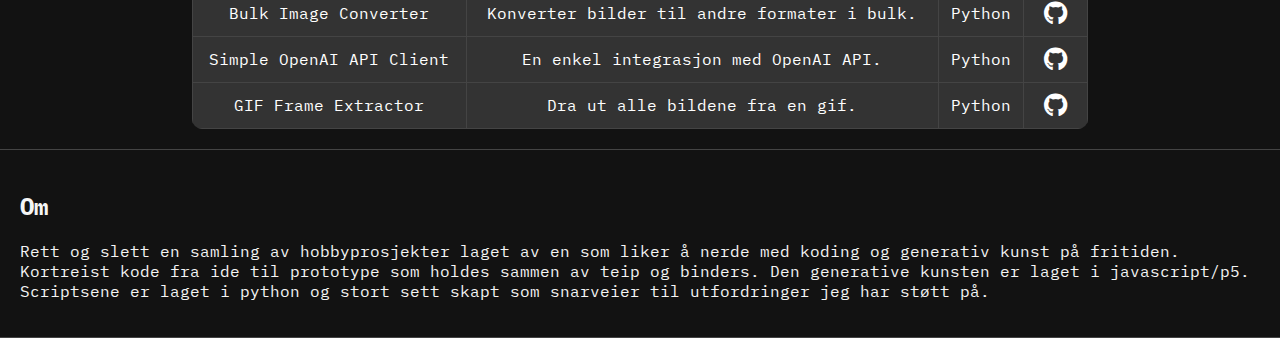
==== commit 1503e93f: "added chromatic eyeball" ====
--- a/index.html
+++ b/index.html
@@ -100,7 +100,7 @@
                 <div class="card">
                     <a href="https://zora.co/collect/zora:0xa18cd5a533939c7c29d4c768eadb343c7135b262/premint-1"
                         class="card-link">
-                        <img src="img/edena.png" alt="EDENA">
+                        <img src="img/eyeball.png" alt="EDENA">
                         <div class="card-text">
                             <h3>Chromatic Eyeball</h3>
                             <p>Interaktivt øye. </p>
